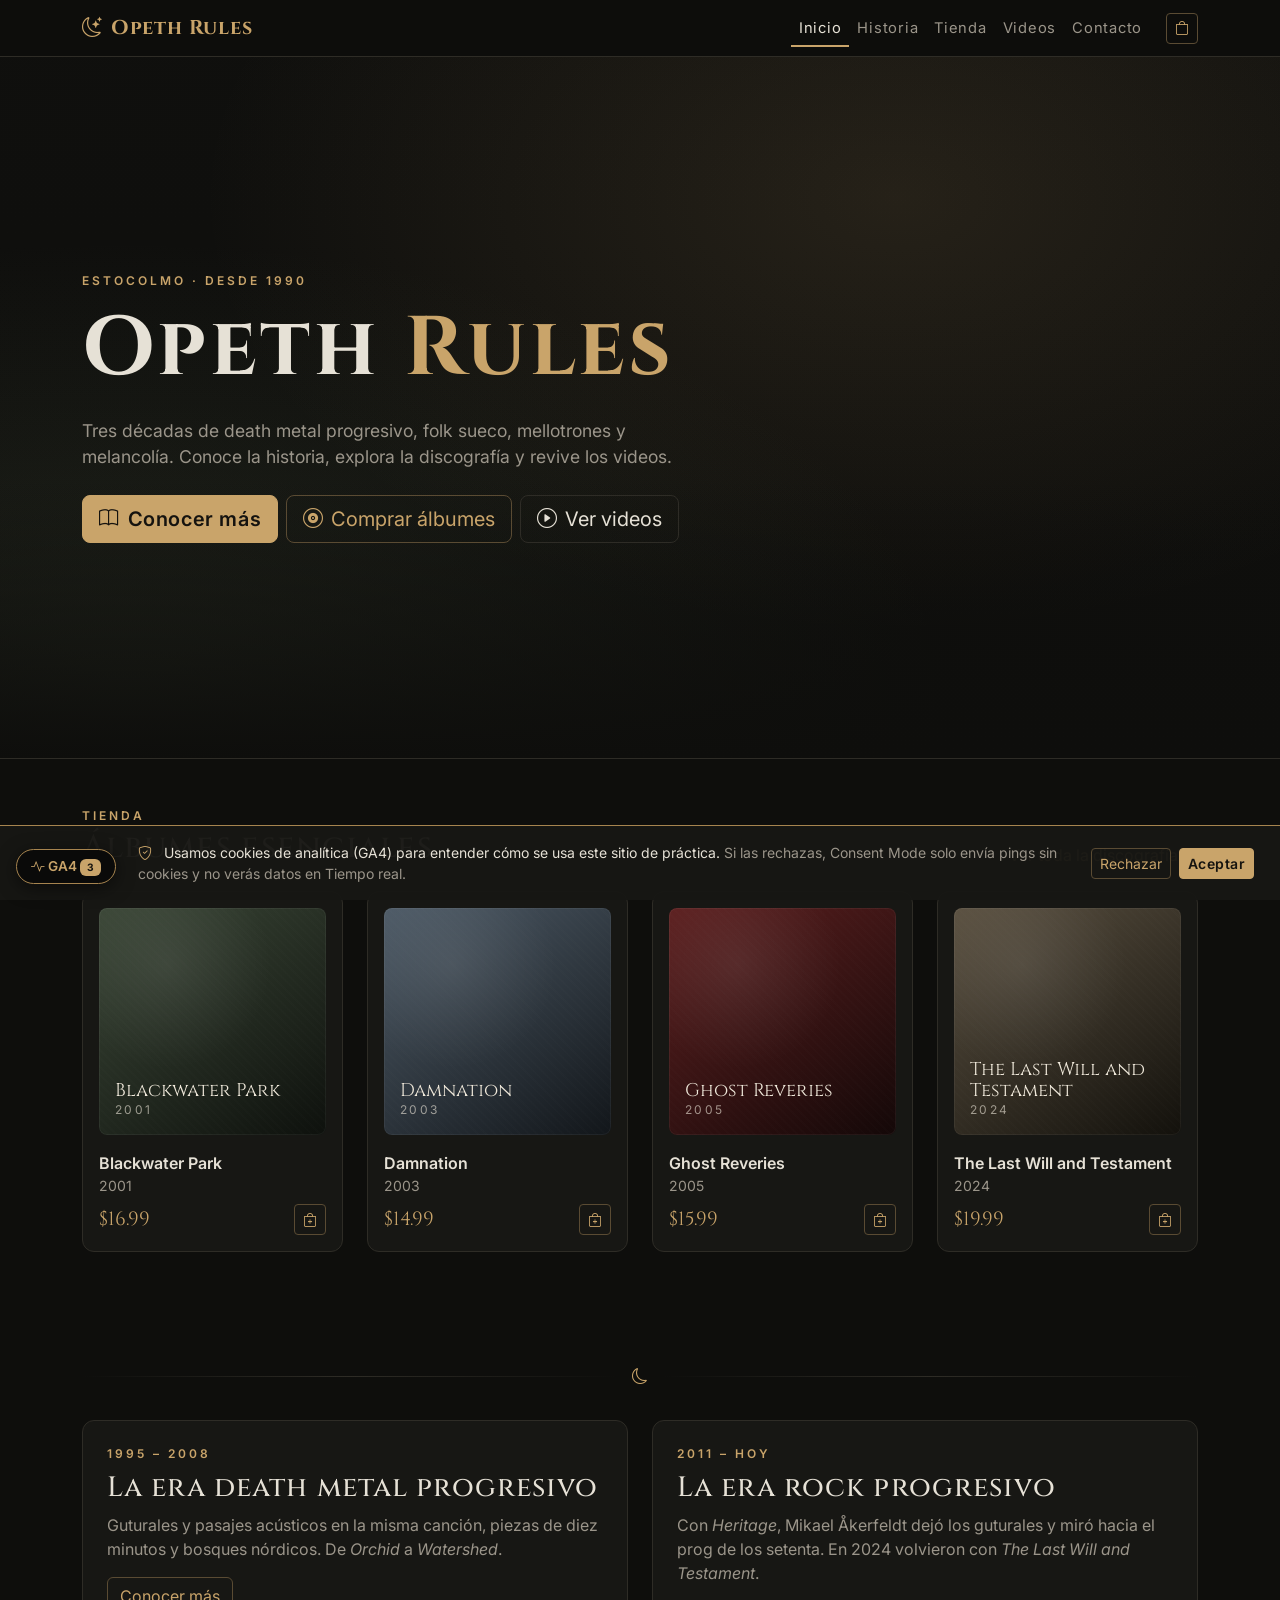
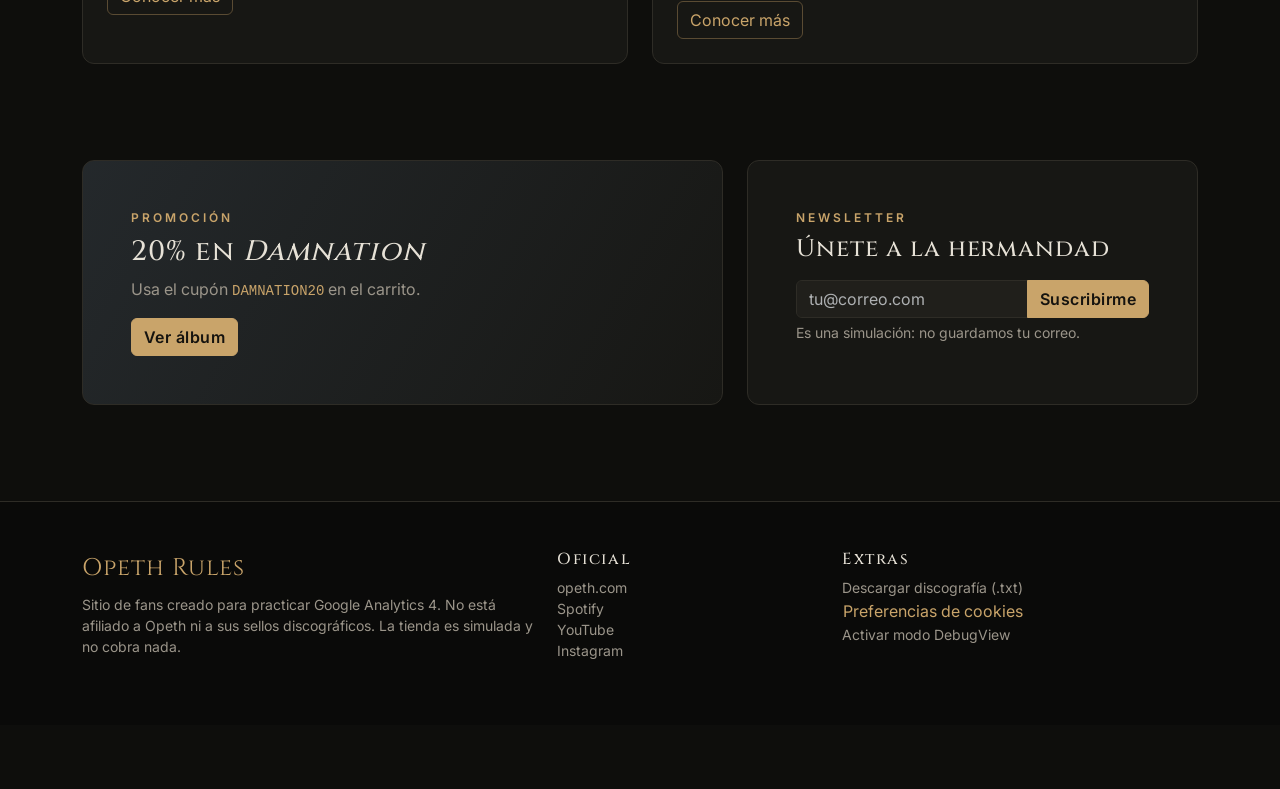
==== index.html @ 7d4daaab "Sitio Opeth Rules: laboratorio estático para practicar GA4 Co-Authored-By: Claude Opus 5.5 <noreply@" ====
<!doctype html>
<html lang="es" data-bs-theme="dark">
<head>
  <meta charset="utf-8">
  <meta name="viewport" content="width=device-width, initial-scale=1">
  <title>Opeth Rules · Inicio</title>
  <meta name="description" content="Sitio de fans de Opeth: historia, tienda de álbumes y videos.">
  <script src="js/analytics.js"></script>
  <link rel="preconnect" href="https://fonts.googleapis.com">
  <link rel="preconnect" href="https://fonts.gstatic.com" crossorigin>
  <link href="https://fonts.googleapis.com/css2?family=Cinzel:wght@500;700&family=Inter:wght@400;500;600&display=swap" rel="stylesheet">
  <link href="https://cdn.jsdelivr.net/npm/bootstrap@5.3.3/dist/css/bootstrap.min.css" rel="stylesheet">
  <link href="https://cdn.jsdelivr.net/npm/bootstrap-icons@1.11.3/font/bootstrap-icons.min.css" rel="stylesheet">
  <link href="css/style.css" rel="stylesheet">
</head>
<body data-page="inicio">
  <div id="site-nav"></div>

  <main>
    <section class="hero">
      <div class="container py-5">
        <p class="eyebrow mb-3">Estocolmo · desde 1990</p>
        <h1 class="hero-title mb-4">Opeth <span>Rules</span></h1>
        <p class="hero-lead mb-4">Tres décadas de death metal progresivo, folk sueco, mellotrones y melancolía. Conoce la historia, explora la discografía y revive los videos.</p>
        <div class="d-flex flex-wrap gap-2">
          <a href="historia.html" class="btn btn-or btn-lg" data-event="cta_click" data-param-cta-name="hero_conocer_mas" data-param-cta-location="hero">
            <i class="bi bi-book me-2"></i>Conocer más
          </a>
          <a href="tienda.html" class="btn btn-outline-or btn-lg" data-event="cta_click" data-param-cta-name="hero_comprar" data-param-cta-location="hero">
            <i class="bi bi-vinyl me-2"></i>Comprar álbumes
          </a>
          <a href="videos.html" class="btn btn-ghost-or btn-lg" data-event="cta_click" data-param-cta-name="hero_videos" data-param-cta-location="hero">
            <i class="bi bi-play-circle me-2"></i>Ver videos
          </a>
        </div>
      </div>
    </section>

    <!-- Destacados -->
    <section class="container py-5">
      <div class="d-flex justify-content-between align-items-end flex-wrap gap-2 mb-4">
        <div>
          <p class="eyebrow mb-1">Tienda</p>
          <h2 class="mb-0">Álbumes esenciales</h2>
        </div>
        <a href="tienda.html" class="link-or" data-event="cta_click" data-param-cta-name="ver_toda_tienda" data-param-cta-location="destacados">Ver toda la discografía <i class="bi bi-arrow-right"></i></a>
      </div>
      <div class="row g-4" id="featured"></div>
    </section>

    <!-- Eras -->
    <section class="container py-5">
      <div class="divider-rune"><i class="bi bi-moon"></i></div>
      <div class="row g-4">
        <div class="col-md-6">
          <div class="card-or p-4 h-100">
            <p class="eyebrow mb-2">1995 – 2008</p>
            <h3>La era death metal progresivo</h3>
            <p class="text-muted-or">Guturales y pasajes acústicos en la misma canción, piezas de diez minutos y bosques nórdicos. De <em>Orchid</em> a <em>Watershed</em>.</p>
            <a href="historia.html#era-blackwater" class="btn btn-outline-or" data-event="select_content" data-param-content-type="era" data-param-content-id="death_metal_progresivo">Conocer más</a>
          </div>
        </div>
        <div class="col-md-6">
          <div class="card-or p-4 h-100">
            <p class="eyebrow mb-2">2011 – hoy</p>
            <h3>La era rock progresivo</h3>
            <p class="text-muted-or">Con <em>Heritage</em>, Mikael Åkerfeldt dejó los guturales y miró hacia el prog de los setenta. En 2024 volvieron con <em>The Last Will and Testament</em>.</p>
            <a href="historia.html#era-heritage" class="btn btn-outline-or" data-event="select_content" data-param-content-type="era" data-param-content-id="rock_progresivo">Conocer más</a>
          </div>
        </div>
      </div>
    </section>

    <!-- Promo + Newsletter -->
    <section class="container py-5">
      <div class="row g-4 align-items-stretch">
        <div class="col-lg-7">
          <div class="card-or p-4 p-lg-5 h-100 d-flex flex-column justify-content-center" id="promo-damnation"
               style="background: linear-gradient(120deg, rgba(77,90,102,.35), var(--or-surface));">
            <p class="eyebrow mb-2">Promoción</p>
            <h3 class="mb-2">20% en <em>Damnation</em></h3>
            <p class="text-muted-or mb-3">Usa el cupón <code class="text-or">DAMNATION20</code> en el carrito.</p>
            <div><a href="album.html?id=damnation" class="btn btn-or" id="promo-cta">Ver álbum</a></div>
          </div>
        </div>
        <div class="col-lg-5">
          <div class="card-or p-4 p-lg-5 h-100">
            <p class="eyebrow mb-2">Newsletter</p>
            <h3 class="h4 mb-3">Únete a la hermandad</h3>
            <form id="newsletter" class="needs-validation" novalidate>
              <div class="input-group">
                <input type="email" class="form-control" placeholder="tu@correo.com" aria-label="Correo electrónico" required>
                <button class="btn btn-or" type="submit">Suscribirme</button>
              </div>
              <div class="form-text text-muted-or">Es una simulación: no guardamos tu correo.</div>
            </form>
          </div>
        </div>
      </div>
    </section>
  </main>

  <div id="site-footer"></div>

  <script src="https://cdn.jsdelivr.net/npm/bootstrap@5.3.3/dist/js/bootstrap.bundle.min.js"></script>
  <script src="js/data.js"></script>
  <script src="js/cart.js"></script>
  <script src="js/main.js"></script>
  <script>
    const LIST = { id: 'home_destacados', name: 'Inicio - Destacados' };
    const featured = ['blackwater-park', 'damnation', 'ghost-reveries', 'the-last-will-and-testament'].map(OR.findAlbum);

    document.getElementById('featured').innerHTML = featured.map((a, i) => `
      <div class="col-6 col-lg-3">
        <div class="card-or card-lift p-3 h-100 d-flex flex-column">
          <a href="album.html?id=${a.id}" class="select-item" data-id="${a.id}" data-index="${i}">${OR.coverHTML(a)}</a>
          <div class="mt-3 flex-grow-1">
            <div class="fw-semibold">${OR.esc(a.title)}</div>
            <div class="small text-muted-or">${a.year}</div>
          </div>
          <div class="d-flex justify-content-between align-items-center mt-2">
            <span class="price">${OR.money(a.price)}</span>
            <button class="btn btn-sm btn-outline-or add-btn" data-id="${a.id}" aria-label="Agregar ${OR.esc(a.title)} al carrito"><i class="bi bi-bag-plus"></i></button>
          </div>
        </div>
      </div>`).join('');

    OR.track('view_item_list', {
      item_list_id: LIST.id, item_list_name: LIST.name,
      items: featured.map((a, i) => OR.toGA4Item(a, { index: i, listId: LIST.id, listName: LIST.name }))
    });

    document.querySelectorAll('.select-item').forEach(el => el.addEventListener('click', () => {
      const a = OR.findAlbum(el.dataset.id);
      OR.track('select_item', { item_list_id: LIST.id, item_list_name: LIST.name,
        items: [OR.toGA4Item(a, { index: +el.dataset.index, listId: LIST.id, listName: LIST.name })] });
    }));
    document.querySelectorAll('.add-btn').forEach(b => b.addEventListener('click', () => OR.addToCart(OR.findAlbum(b.dataset.id), 'CD', 1, LIST)));

    // Promociones internas: view_promotion / select_promotion
    const promo = { promotion_id: 'promo_damnation20', promotion_name: 'Damnation 20%', creative_name: 'banner_home', creative_slot: 'home_promo_1',
      items: [OR.toGA4Item(OR.findAlbum('damnation'))] };
    OR.track('view_promotion', promo);
    document.getElementById('promo-cta').addEventListener('click', () => OR.track('select_promotion', promo));

    // Newsletter -> sign_up (nunca enviamos el correo a GA4: es PII)
    document.getElementById('newsletter').addEventListener('submit', e => {
      e.preventDefault();
      const form = e.target;
      if (!form.checkValidity()) { form.classList.add('was-validated'); return; }
      OR.track('sign_up', { method: 'newsletter', form_location: 'home' });
      form.innerHTML = '<p class="text-or mb-0"><i class="bi bi-check2-circle me-2"></i>¡Bienvenido a la hermandad!</p>';
    });
  </script>
</body>
</html>
---- css/style.css ----
/* ===== Opeth Rules · estética metalera tranquila ===== */
:root {
  --or-bg: #0e0e0c;
  --or-surface: #171714;
  --or-surface-2: #201f1b;
  --or-border: #2e2c26;
  --or-text: #e6e1d6;
  --or-muted: #9b958a;
  --or-accent: #c9a46a;      /* bronce */
  --or-accent-dark: #a6844f;
  --or-moss: #5c6b4e;        /* musgo otoñal */
  --or-blood: #7a2e2a;
  --bs-body-bg: var(--or-bg);
  --bs-body-color: var(--or-text);
  --bs-border-color: var(--or-border);
  --bs-link-color-rgb: 201, 164, 106;
  --bs-link-hover-color-rgb: 230, 200, 150;
}

body {
  background: var(--or-bg);
  color: var(--or-text);
  font-family: 'Inter', system-ui, sans-serif;
  padding-bottom: 4rem;
}

h1, h2, h3, h4, h5, .brand, .display-font {
  font-family: 'Cinzel', Georgia, serif;
  letter-spacing: .04em;
}

.text-or { color: var(--or-accent) !important; }
.text-muted-or { color: var(--or-muted) !important; }
.bg-or { background: var(--or-accent) !important; color: #15130f !important; }
.border-or { border-color: var(--or-border) !important; }
.link-or { color: var(--or-accent); text-decoration: none; }
.link-or:hover { color: #e6c896; text-decoration: underline; }

.eyebrow {
  font-size: .75rem; letter-spacing: .25em; text-transform: uppercase;
  color: var(--or-accent); font-weight: 600;
}
.divider-rune {
  display: flex; align-items: center; gap: 1rem; color: var(--or-accent); margin: 1rem 0 2rem;
}
.divider-rune::before, .divider-rune::after { content: ''; flex: 1; height: 1px; background: linear-gradient(90deg, transparent, var(--or-border), transparent); }

/* ----- Botones ----- */
.btn-or {
  --bs-btn-bg: var(--or-accent); --bs-btn-border-color: var(--or-accent); --bs-btn-color: #15130f;
  --bs-btn-hover-bg: #d9b77f; --bs-btn-hover-border-color: #d9b77f; --bs-btn-hover-color: #15130f;
  --bs-btn-active-bg: var(--or-accent-dark); --bs-btn-active-border-color: var(--or-accent-dark);
  --bs-btn-disabled-bg: var(--or-accent-dark); --bs-btn-disabled-border-color: var(--or-accent-dark);
  font-weight: 600; letter-spacing: .03em;
}
.btn-outline-or {
  --bs-btn-color: var(--or-accent); --bs-btn-border-color: #5a4b33;
  --bs-btn-hover-bg: rgba(201,164,106,.12); --bs-btn-hover-border-color: var(--or-accent); --bs-btn-hover-color: #e6c896;
  --bs-btn-active-bg: rgba(201,164,106,.2); --bs-btn-active-border-color: var(--or-accent); --bs-btn-active-color: #e6c896;
}
.btn-ghost-or { color: var(--or-text); border: 1px solid var(--or-border); background: transparent; }
.btn-ghost-or:hover, .btn-check:checked + .btn-ghost-or { border-color: var(--or-accent); color: var(--or-accent); background: rgba(201,164,106,.08); }

/* ----- Navbar ----- */
.navbar-or {
  background: rgba(14,14,12,.88);
  backdrop-filter: blur(8px);
  border-bottom: 1px solid var(--or-border);
}
.navbar-or .brand { color: var(--or-accent); font-weight: 700; }
.navbar-or .nav-link { color: var(--or-muted); font-size: .92rem; letter-spacing: .05em; }
.navbar-or .nav-link:hover, .navbar-or .nav-link.active { color: var(--or-text); }
.navbar-or .nav-link.active { box-shadow: inset 0 -2px 0 var(--or-accent); }
.cart-badge { position: absolute; top: -6px; right: -8px; font-size: .65rem; }

/* ----- Hero ----- */
.hero {
  position: relative;
  min-height: 78vh;
  display: flex; align-items: center;
  background:
    radial-gradient(ellipse at 70% 20%, rgba(201,164,106,.12), transparent 55%),
    radial-gradient(ellipse at 10% 90%, rgba(92,107,78,.22), transparent 50%),
    linear-gradient(180deg, rgba(14,14,12,.55), var(--or-bg)),
    url('../assets/img/hero.jpg') center/cover no-repeat,
    #11110f;
  border-bottom: 1px solid var(--or-border);
  overflow: hidden;
}
.hero::after { /* bruma */
  content: ''; position: absolute; inset: auto 0 0 0; height: 40%;
  background: linear-gradient(0deg, var(--or-bg), transparent);
  pointer-events: none;
}
.hero .container { position: relative; z-index: 1; }
.hero-title { font-size: clamp(2.6rem, 7vw, 5.2rem); font-weight: 700; line-height: 1.05; }
.hero-title span { color: var(--or-accent); }
.hero-lead { color: var(--or-muted); max-width: 38rem; font-size: 1.1rem; }

.page-header {
  padding: 4.5rem 0 2.5rem;
  background: radial-gradient(ellipse at 50% 0%, rgba(201,164,106,.10), transparent 60%);
  border-bottom: 1px solid var(--or-border);
}

/* ----- Tarjetas ----- */
.card-or {
  background: var(--or-surface);
  border: 1px solid var(--or-border);
  border-radius: .75rem;
  transition: border-color .2s, transform .2s;
}
.card-or:hover { border-color: #4a4232; }
.card-lift:hover { transform: translateY(-3px); }

/* ----- Portadas (placeholder + imagen opcional) ----- */
.cover {
  position: relative; aspect-ratio: 1 / 1; border-radius: .5rem; overflow: hidden;
  background:
    radial-gradient(circle at 30% 25%, rgba(255,255,255,.08), transparent 45%),
    linear-gradient(145deg, var(--c1), var(--c2));
  display: flex; flex-direction: column; justify-content: flex-end; padding: 1rem;
  box-shadow: inset 0 0 0 1px rgba(255,255,255,.05);
}
.cover::before { /* grano */
  content: ''; position: absolute; inset: 0; opacity: .25;
  background-image: repeating-linear-gradient(45deg, rgba(255,255,255,.03) 0 2px, transparent 2px 6px);
}
.cover-title { font-family: 'Cinzel', serif; font-size: 1.15rem; line-height: 1.15; color: #efe8da; position: relative; }
.cover-year { font-size: .75rem; letter-spacing: .2em; color: rgba(239,232,218,.6); position: relative; }
a:has(> .cover) { text-decoration: none; }
.cover img { position: absolute; inset: 0; width: 100%; height: 100%; object-fit: cover; }
.cover-lg .cover-title { font-size: 1.8rem; }

.price { font-family: 'Cinzel', serif; color: var(--or-accent); font-size: 1.2rem; }
.era-pill { font-size: .7rem; letter-spacing: .08em; text-transform: uppercase; border: 1px solid var(--or-border); color: var(--or-muted); border-radius: 2rem; padding: .15rem .6rem; }

/* ----- Timeline historia ----- */
.timeline { position: relative; padding-left: 2rem; }
.timeline::before { content: ''; position: absolute; left: .45rem; top: .5rem; bottom: .5rem; width: 1px; background: linear-gradient(var(--or-accent), var(--or-border) 30%, var(--or-border) 70%, transparent); }
.tl-item { position: relative; margin-bottom: 2rem; }
.tl-item::before { content: ''; position: absolute; left: -1.95rem; top: 1.6rem; width: .85rem; height: .85rem; border-radius: 50%; background: var(--or-bg); border: 2px solid var(--or-accent); }
.tl-year { font-family: 'Cinzel', serif; color: var(--or-accent); font-size: .9rem; letter-spacing: .15em; }

.member { text-align: center; }
.member-avatar { width: 84px; height: 84px; border-radius: 50%; margin: 0 auto .75rem; display: grid; place-items: center; font-family: 'Cinzel', serif; font-size: 1.4rem; color: var(--or-accent); background: var(--or-surface-2); border: 1px solid var(--or-border); }

/* ----- Videos ----- */
.video-thumb { position: relative; aspect-ratio: 16 / 9; border-radius: .5rem; overflow: hidden; background: linear-gradient(145deg, var(--c1), var(--c2)); }
.video-thumb img { width: 100%; height: 100%; object-fit: cover; opacity: .85; }
.video-thumb .play { position: absolute; inset: 0; display: grid; place-items: center; font-size: 3rem; color: rgba(239,232,218,.85); transition: transform .2s, color .2s; }
.video-card:hover .play { transform: scale(1.1); color: var(--or-accent); }

/* ----- Formularios ----- */
.form-control, .form-select { background-color: var(--or-surface-2); border-color: var(--or-border); color: var(--or-text); }
.form-control:focus, .form-select:focus { background-color: var(--or-surface-2); color: var(--or-text); border-color: var(--or-accent); box-shadow: 0 0 0 .2rem rgba(201,164,106,.18); }
.form-check-input:checked { background-color: var(--or-accent); border-color: var(--or-accent); }

/* ----- Checkout ----- */
.step-badge { width: 2rem; height: 2rem; border-radius: 50%; display: inline-grid; place-items: center; border: 1px solid var(--or-border); color: var(--or-muted); font-weight: 600; }
.step.active .step-badge, .step.done .step-badge { border-color: var(--or-accent); color: #15130f; background: var(--or-accent); }
.step.active .step-label { color: var(--or-text); }
.step-label { color: var(--or-muted); font-size: .9rem; }
.option-card { cursor: pointer; }
.btn-check:checked + .option-card { border-color: var(--or-accent); background: rgba(201,164,106,.06); }

/* ----- Accordion ----- */
.accordion-or .accordion-item { background: var(--or-surface); border-color: var(--or-border); }
.accordion-or .accordion-button { background: var(--or-surface); color: var(--or-text); }
.accordion-or .accordion-button:not(.collapsed) { color: var(--or-accent); background: var(--or-surface-2); box-shadow: none; }
.accordion-or .accordion-button:focus { box-shadow: 0 0 0 .2rem rgba(201,164,106,.18); }

/* ----- Footer ----- */
.footer-or { background: #0a0a09; border-top: 1px solid var(--or-border); }
.footer-or a { color: var(--or-muted); text-decoration: none; }
.footer-or a:hover { color: var(--or-accent); }
.footer-title { font-family: 'Cinzel', serif; color: var(--or-text); letter-spacing: .1em; }
.footer-or .brand { color: var(--or-accent); }

/* ----- Toast, cookies, panel GA4 ----- */
.toast-or { background: var(--or-surface-2); color: var(--or-text); border: 1px solid var(--or-border) !important; }
.consent-or {
  position: fixed; left: 0; right: 0; bottom: 0; z-index: 1060;
  background: rgba(23,23,20,.97); border-top: 1px solid var(--or-accent-dark);
  padding: 1rem 0 1rem; padding-left: 7rem;
}
@media (max-width: 767.98px) { .consent-or { padding-left: 0; padding-bottom: 4.5rem; } }

.ga-debug-btn {
  position: fixed; left: 1rem; bottom: 1rem; z-index: 1070;
  background: #0a0a09; color: var(--or-accent); border: 1px solid var(--or-accent-dark);
  border-radius: 2rem; padding: .4rem .9rem; font-size: .85rem; font-weight: 600;
  box-shadow: 0 4px 18px rgba(0,0,0,.5);
}
.ga-debug-btn:hover { background: var(--or-surface-2); }
.ga-debug-panel { background: var(--or-surface); color: var(--or-text); width: 420px !important; max-width: 92vw; }
.ga-entry { padding: .75rem 1rem; border-bottom: 1px solid var(--or-border); }
.ga-entry code { color: var(--or-accent); font-weight: 600; }
.ga-entry.ga-auto code { color: #8fb3c9; }
.ga-entry.ga-consent code { color: #9fc98f; }
.ga-entry pre { margin: .35rem 0 0; font-size: .72rem; color: var(--or-muted); white-space: pre-wrap; max-height: 220px; overflow: auto; }
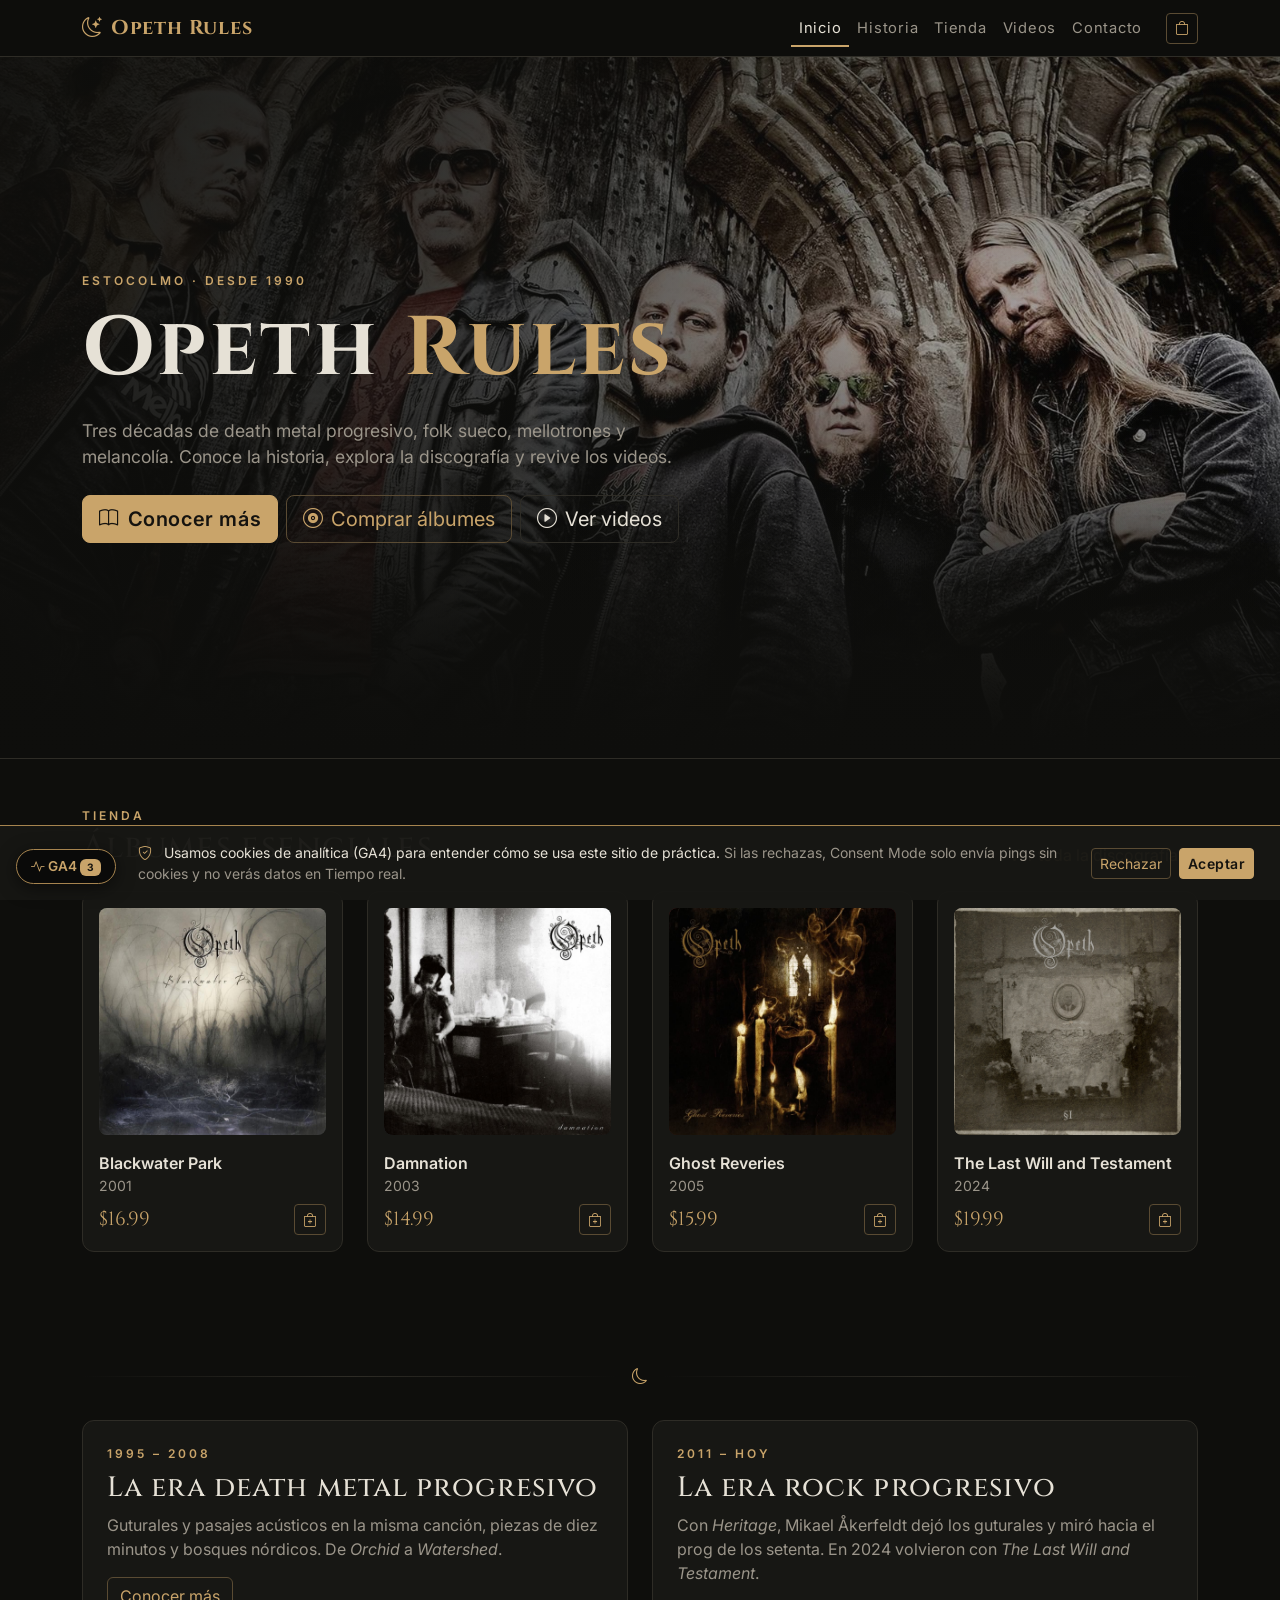
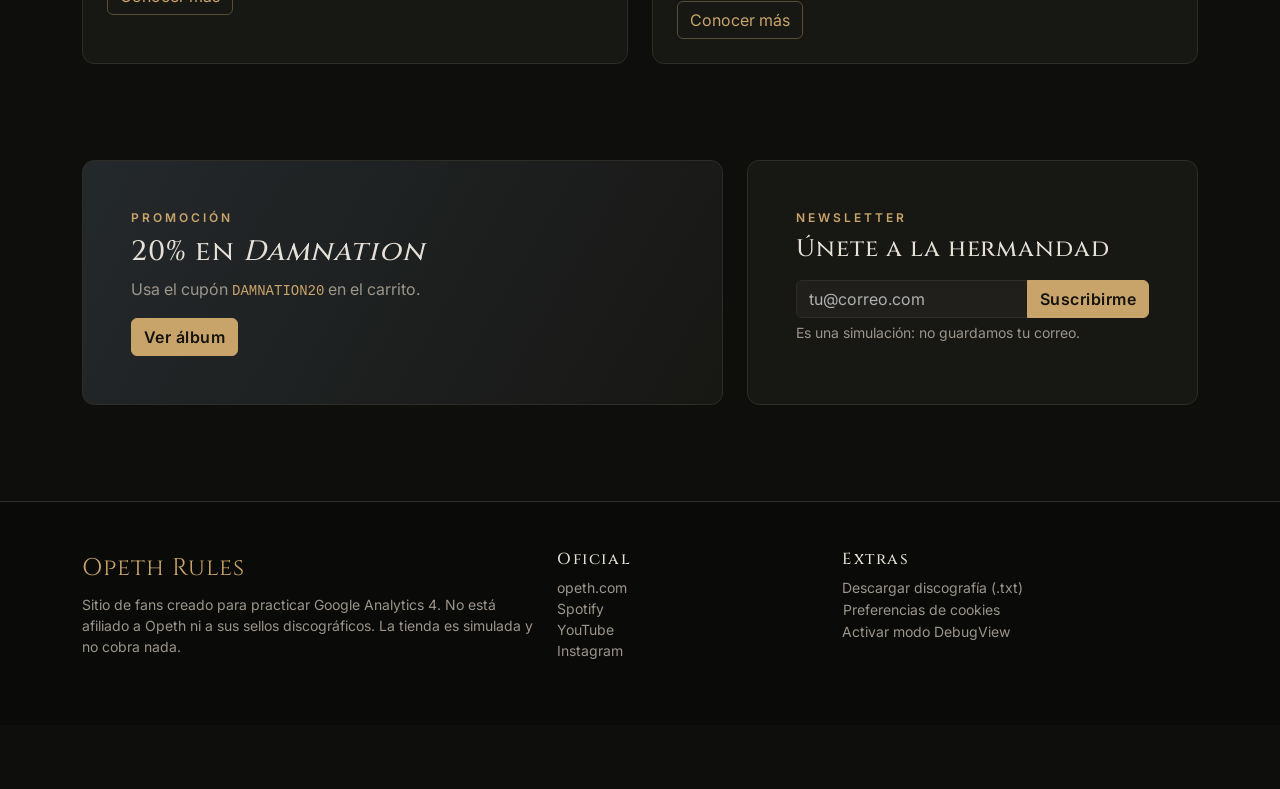
==== commit decf5715: "Agregar hero, favicon, imagen para compartir, foto de grupo y videos de YouTube Co-Authored-By: Clau" ====
--- a/index.html
+++ b/index.html
@@ -3,6 +3,19 @@
 <head>
   <meta charset="utf-8">
   <meta name="viewport" content="width=device-width, initial-scale=1">
+  <meta name="theme-color" content="#0e0e0c">
+  <link rel="icon" type="image/png" sizes="32x32" href="assets/img/favicon-32.png">
+  <link rel="icon" type="image/png" sizes="192x192" href="assets/img/favicon.png">
+  <link rel="apple-touch-icon" href="assets/img/apple-touch-icon.png">
+  <meta property="og:type" content="website">
+  <meta property="og:site_name" content="Opeth Rules">
+  <meta property="og:title" content="Opeth Rules · Inicio">
+  <meta property="og:description" content="Sitio de fans de Opeth: historia, tienda de álbumes y videos.">
+  <meta property="og:url" content="https://josv-sys.github.io/GA4-Test/">
+  <meta property="og:image" content="https://josv-sys.github.io/GA4-Test/assets/img/og.jpg">
+  <meta property="og:image:width" content="728">
+  <meta property="og:image:height" content="410">
+  <meta name="twitter:card" content="summary_large_image">
   <title>Opeth Rules · Inicio</title>
   <meta name="description" content="Sitio de fans de Opeth: historia, tienda de álbumes y videos.">
   <script src="js/analytics.js"></script>
--- a/css/style.css
+++ b/css/style.css
@@ -79,10 +79,9 @@
   min-height: 78vh;
   display: flex; align-items: center;
   background:
-    radial-gradient(ellipse at 70% 20%, rgba(201,164,106,.12), transparent 55%),
-    radial-gradient(ellipse at 10% 90%, rgba(92,107,78,.22), transparent 50%),
-    linear-gradient(180deg, rgba(14,14,12,.55), var(--or-bg)),
-    url('../assets/img/hero.jpg') center/cover no-repeat,
+    linear-gradient(90deg, rgba(14,14,12,.94) 0%, rgba(14,14,12,.78) 35%, rgba(14,14,12,.35) 70%, rgba(14,14,12,.2) 100%),
+    linear-gradient(180deg, rgba(14,14,12,.35), rgba(14,14,12,.1) 40%, var(--or-bg)),
+    url('../assets/img/hero.jpg') center 20%/cover no-repeat,
     #11110f;
   border-bottom: 1px solid var(--or-border);
   overflow: hidden;
@@ -173,7 +172,8 @@
 /* ----- Footer ----- */
 .footer-or { background: #0a0a09; border-top: 1px solid var(--or-border); }
 .footer-or a { color: var(--or-muted); text-decoration: none; }
-.footer-or a:hover { color: var(--or-accent); }
+.footer-or a:hover, .footer-or .btn-link:hover { color: var(--or-accent); }
+.footer-or .btn-link { font-size: inherit; color: var(--or-muted); text-decoration: none; vertical-align: baseline; }
 .footer-title { font-family: 'Cinzel', serif; color: var(--or-text); letter-spacing: .1em; }
 .footer-or .brand { color: var(--or-accent); }
 
@@ -199,3 +199,7 @@
 .ga-entry.ga-auto code { color: #8fb3c9; }
 .ga-entry.ga-consent code { color: #9fc98f; }
 .ga-entry pre { margin: .35rem 0 0; font-size: .72rem; color: var(--or-muted); white-space: pre-wrap; max-height: 220px; overflow: auto; }
+
+/* ----- Foto de grupo ----- */
+.band-photo { max-width: 960px; margin-left: auto; margin-right: auto; border-radius: .75rem; overflow: hidden; border: 1px solid var(--or-border); box-shadow: 0 10px 40px rgba(0,0,0,.5); }
+.band-photo img { width: 100%; display: block; filter: saturate(.85) contrast(1.05); }
